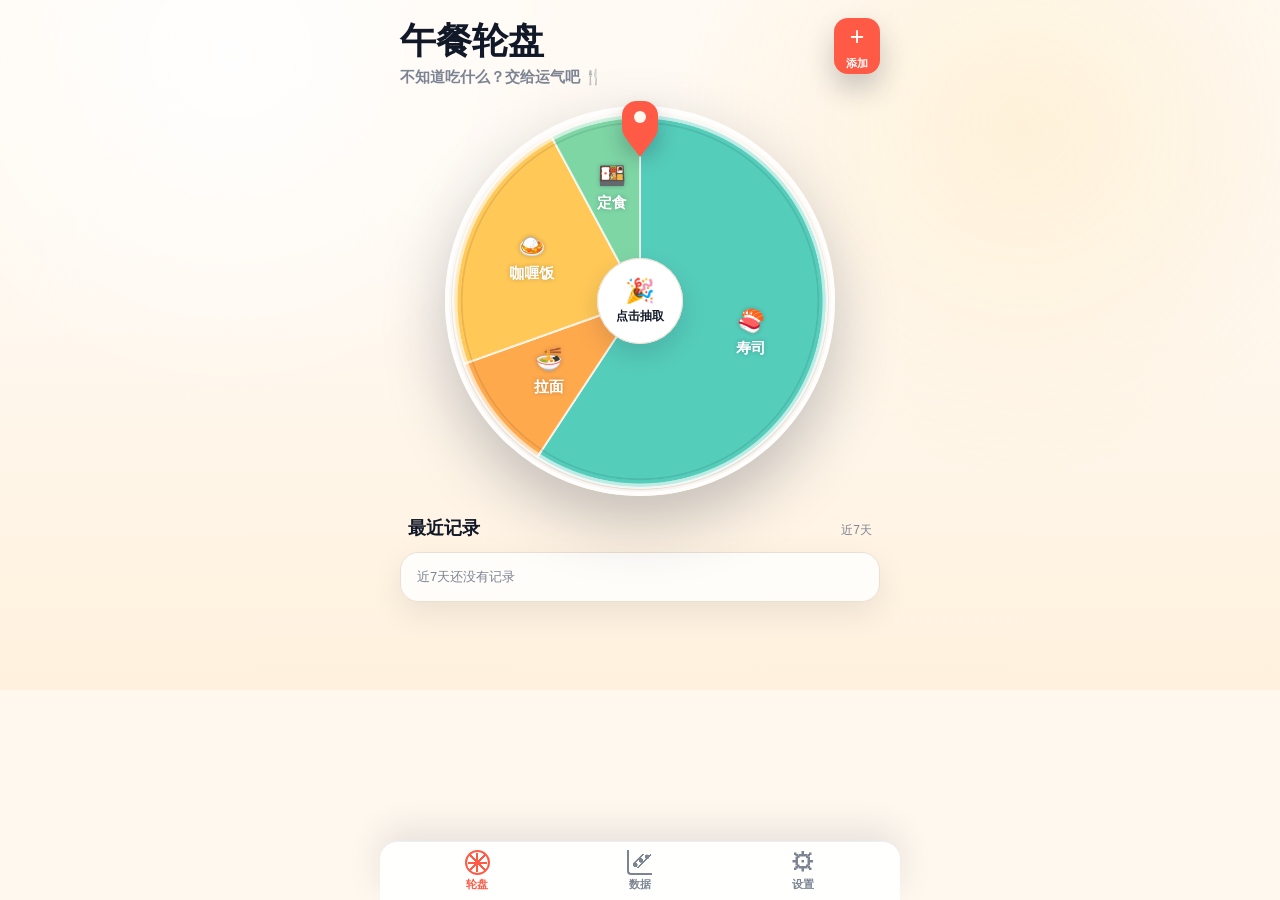
==== docs/index.html @ 5208a3b5 "Add files via upload" ====
<!doctype html>
<html lang="zh-CN">
  <head>
    <meta charset="utf-8" />
    <meta name="viewport" content="width=device-width, initial-scale=1, maximum-scale=1, viewport-fit=cover" />
    <meta http-equiv="Content-Security-Policy" content="default-src 'self'; script-src 'self'; style-src 'self' 'unsafe-inline'; img-src 'self'; connect-src 'self'; object-src 'none'; base-uri 'none'; form-action 'none'" />
    <meta name="theme-color" content="#FF5A45" />
    <meta name="apple-mobile-web-app-capable" content="yes" />
    <meta name="apple-mobile-web-app-title" content="午餐轮盘" />
    <title>午餐轮盘</title>
    <link rel="manifest" href="./manifest.webmanifest" />
    <link rel="stylesheet" href="./styles.css?v=14" />
  </head>
  <body>
    <main class="app-shell">
      <section id="roulettePage" class="app-page active">
      <header class="topbar">
        <div class="title-block">
          <h1>午餐轮盘</h1>
          <p class="subtitle">不知道吃什么？交给运气吧 🍴</p>
        </div>
        <div class="top-actions">
          <button id="addBtn" class="icon-btn" type="button" aria-label="添加店铺"><span>+</span><small>添加</small></button>
        </div>
      </header>
      <input id="backupInput" type="file" accept="application/json,.json" hidden />

      <section class="wheel-area" aria-label="午餐轮盘">
        <div class="pointer"></div>
        <canvas id="wheel" width="720" height="720"></canvas>
        <button id="centerPickBtn" class="wheel-center" type="button" aria-label="点击抽取">
          <span>🎉</span>
          <strong>点击抽取</strong>
        </button>
      </section>

      <section class="section-head history-head">
        <h2>最近记录</h2>
        <span>近7天</span>
      </section>
      <div id="historyList" class="history-list"></div>
      </section>

      <section id="dataPage" class="app-page">
        <header class="page-head compact-page-head">
          <h1>数据</h1>
        </header>
        <section class="data-card">
          <div class="data-card-head">
            <h3 id="axisTitle">本周坐标轴</h3>
            <span id="historyStats">0条记录</span>
          </div>
          <div class="segmented-control" aria-label="选择数据范围">
            <button id="weekRangeBtn" class="active" type="button">周</button>
            <button id="monthRangeBtn" type="button">月</button>
          </div>
          <div id="weekAxis" class="week-axis"></div>
          <div id="axisDetail" class="axis-detail"></div>
        </section>
        <section class="data-card history-cache-card">
          <div class="data-card-head">
            <h3>历史缓存</h3>
            <div class="history-select-tools">
              <span id="selectedHistoryCount" hidden></span>
              <button id="openCleanupBtn" class="text-btn compact-mini" type="button">清理</button>
              <button id="deleteSelectedHistoryBtn" class="danger-btn compact" type="button" hidden>删除选中</button>
            </div>
          </div>
          <div id="timelineList" class="timeline-list"></div>
        </section>
      </section>

      <section id="settingsPage" class="app-page">
        <header class="page-head settings-head">
          <div>
            <h1>设置</h1>
          </div>
          <div class="settings-actions">
            <button id="exportBtn" class="tool-btn inline-tool" type="button"><span>♙</span>备份</button>
            <button id="importBtn" class="tool-btn inline-tool" type="button"><span>▤</span>导入</button>
            <button id="openTagManagerBtn" class="tool-btn inline-tool" type="button"><span>⌗</span>标签</button>
            <button id="settingsAddBtn" class="primary-btn compact" type="button">添加店铺</button>
          </div>
        </header>
        <div class="settings-filters">
          <label>
            <span>搜索</span>
            <input id="restaurantSearchInput" type="search" maxlength="40" placeholder="店名、标签或备注" />
          </label>
          <label>
            <span>标签</span>
            <select id="categoryFilterSelect"></select>
          </label>
        </div>
        <div id="restaurantList" class="restaurant-list settings-list"></div>
      </section>
    </main>

    <nav class="bottom-nav" aria-label="主导航">
      <button id="rouletteNavBtn" class="active" type="button"><span class="nav-wheel-icon" aria-hidden="true"></span>轮盘</button>
      <button id="dataNavBtn" type="button"><span class="nav-data-icon" aria-hidden="true"></span>数据</button>
      <button id="settingsNavBtn" type="button"><span>⚙</span>设置</button>
    </nav>

    <dialog id="resultDialog">
      <section class="result-modal">
        <header class="dialog-head">
          <div class="result-icon">🎉</div>
          <button id="closeResultBtn" class="text-btn" type="button">关闭</button>
        </header>
        <div class="result-copy">
          <p id="resultLabel" class="result-label">今天吃什么？</p>
          <p id="resultNote" class="result-note">让轮盘帮你做决定！</p>
          <div id="resultLinks" class="result-links"></div>
        </div>
      </section>
    </dialog>

    <dialog id="restaurantDetailDialog">
      <section class="detail-modal">
        <header class="dialog-head">
          <div>
            <div id="detailIcon" class="result-icon">🍽</div>
          </div>
          <button id="closeDetailBtn" class="text-btn" type="button">关闭</button>
        </header>
        <div class="detail-copy">
          <p id="detailName" class="result-label">店铺</p>
          <p id="detailMeta" class="detail-meta"></p>
          <p id="detailNote" class="result-note"></p>
          <div id="detailLinks" class="result-links"></div>
        </div>
        <footer class="dialog-actions">
          <button id="editDetailBtn" class="primary-btn compact" type="button">编辑</button>
        </footer>
      </section>
    </dialog>

    <dialog id="wheelCandidateDialog">
      <section class="detail-modal">
        <header class="dialog-head">
          <div>
            <h2>选择店铺</h2>
            <p class="dialog-note">这里有几个较小的轮盘区域</p>
          </div>
          <button id="closeWheelCandidateBtn" class="text-btn" type="button">关闭</button>
        </header>
        <div id="wheelCandidateList" class="candidate-list"></div>
      </section>
    </dialog>

    <dialog id="tagManagerDialog">
      <section class="detail-modal">
        <header class="dialog-head">
          <div>
            <h2>标签管理</h2>
            <p class="dialog-note">标签会按店铺内容自动生成</p>
          </div>
          <button id="closeTagManagerBtn" class="text-btn" type="button">关闭</button>
        </header>
        <div id="tagList" class="tag-list"></div>
      </section>
    </dialog>

    <dialog id="cleanupDialog">
      <section class="detail-modal cleanup-modal">
        <header class="dialog-head">
          <h2>清理历史</h2>
          <button id="closeCleanupBtn" class="text-btn" type="button">关闭</button>
        </header>
        <label class="cache-cleaner">
          <span>将此日期以前的记录清除</span>
          <input id="purgeBeforeInput" type="date" />
        </label>
        <div class="data-actions">
          <button id="purgeHistoryBtn" class="danger-btn compact" type="button">删除</button>
        </div>
      </section>
    </dialog>

    <dialog id="editorDialog">
      <form id="editorForm" method="dialog" class="editor">
        <header class="dialog-head">
          <h2 id="dialogTitle">添加店铺</h2>
          <button id="closeDialogBtn" class="text-btn" type="button">取消</button>
        </header>

        <label>
          <span>店名</span>
          <input id="nameInput" required maxlength="40" autocomplete="off" />
        </label>

        <label>
          <span>备注或链接</span>
          <textarea id="noteInput" rows="4" maxlength="500" placeholder="粘贴 Google Maps 链接，可自动填入部分店名"></textarea>
        </label>

        <label>
          <span>标签（料理类型）</span>
          <div class="category-entry">
            <input id="categoryInput" maxlength="24" autocomplete="off" placeholder="例如：咖喱、汉堡、拉面" />
            <select id="categoryPresetSelect" aria-label="选择已有标签"></select>
          </div>
        </label>

        <label>
          <span>上次吃过 <strong id="daysValue">7天以上</strong></span>
          <input id="daysInput" type="range" min="0" max="7" step="1" value="7" />
        </label>

        <label class="switch-row">
          <span>参与抽取</span>
          <input id="enabledInput" type="checkbox" checked />
        </label>

        <div>
          <span class="field-title">食物图标</span>
          <div id="iconGrid" class="icon-grid"></div>
        </div>

        <div>
          <span class="field-title">颜色</span>
          <div id="colorGrid" class="color-grid"></div>
        </div>

        <footer class="dialog-actions">
          <button id="deleteBtn" class="danger-btn" type="button">删除</button>
          <button class="primary-btn compact" type="submit">保存</button>
        </footer>
      </form>
    </dialog>

    <script src="./app.js?v=14"></script>
  </body>
</html>
---- docs/styles.css ----
:root {
  color-scheme: light;
  --bg: #fff8ef;
  --panel: #ffffff;
  --text: #111827;
  --muted: #7c8493;
  --line: #eadfd2;
  --primary: #ff5a45;
  --primary-strong: #f04438;
  --accent: #ffc857;
  --success: #42c8a2;
  --danger: #f04438;
  --soft-shadow: 0 12px 32px rgb(17 24 39 / 8%);
}

* {
  box-sizing: border-box;
}

html {
  min-height: 100%;
  background: var(--bg);
}

body {
  min-height: 100%;
  margin: 0;
  font-family: -apple-system, BlinkMacSystemFont, "Segoe UI", sans-serif;
  color: var(--text);
  background:
    radial-gradient(circle at 18% 8%, rgb(255 255 255 / 92%), transparent 28%),
    radial-gradient(circle at 80% 18%, rgb(255 200 87 / 16%), transparent 30%),
    linear-gradient(180deg, #fffaf4 0%, var(--bg) 46%, #fff1dd 100%);
}

button,
input,
textarea {
  font: inherit;
}

.app-shell {
  width: min(100%, 520px);
  margin: 0 auto;
  padding: max(14px, env(safe-area-inset-top)) 20px calc(88px + env(safe-area-inset-bottom));
}

.app-page {
  display: none;
}

.app-page.active {
  display: block;
}

.page-head {
  padding-top: 4px;
  margin-bottom: 16px;
}

.compact-page-head {
  margin-bottom: 10px;
}

.topbar {
  display: flex;
  flex-wrap: wrap;
  align-items: flex-start;
  justify-content: space-between;
  gap: 12px;
  padding-top: 4px;
}

.top-actions {
  display: flex;
  align-items: stretch;
  gap: 10px;
  margin-left: auto;
}

.title-block {
  flex: 1 1 132px;
  min-width: 0;
  padding-top: 4px;
}

.subtitle {
  margin-top: 6px;
  color: var(--muted);
  font-size: 15px;
  font-weight: 600;
  line-height: 1.3;
}

h1,
h2,
p {
  margin: 0;
}

h1 {
  font-size: 32px;
  line-height: 1.08;
  letter-spacing: 0;
  white-space: nowrap;
}

h2 {
  font-size: 18px;
}

.icon-btn {
  display: grid;
  place-items: center;
  width: 46px;
  min-height: 56px;
  border: 0;
  border-radius: 14px;
  color: #fff;
  background: var(--primary);
  box-shadow: 0 14px 28px rgb(23 32 51 / 24%);
  font-size: 25px;
  line-height: 1;
}

.tool-btn {
  display: grid;
  place-items: center;
  gap: 5px;
  min-width: 54px;
  min-height: 68px;
  border: 1px solid rgb(255 255 255 / 72%);
  border-radius: 16px;
  padding: 8px 10px;
  color: var(--text);
  background: rgb(255 255 255 / 78%);
  box-shadow: 0 12px 26px rgb(23 32 51 / 10%);
  font-size: 13px;
  font-weight: 800;
  backdrop-filter: blur(18px);
}

.tool-btn span {
  color: var(--success);
  font-size: 24px;
  line-height: 1;
}

.icon-btn small {
  display: block;
  font-size: 11px;
  font-weight: 800;
}

@media (max-width: 380px) {
  h1 {
    font-size: 30px;
  }

  .topbar {
    gap: 10px;
  }

  .top-actions {
    gap: 6px;
  }

  .icon-btn,
  .tool-btn {
    min-width: 44px;
    min-height: 54px;
    padding: 0 8px;
    font-size: 12px;
  }

  .icon-btn {
    width: 44px;
  }
}

@media (min-width: 460px) {
  h1 {
    font-size: 36px;
  }
}

.wheel-area {
  position: relative;
  display: grid;
  place-items: center;
  margin: 20px auto 16px;
  width: min(88vw, 390px);
  aspect-ratio: 1;
}

#wheel {
  width: 100%;
  height: 100%;
  border-radius: 50%;
  border: 4px solid rgb(255 255 255 / 88%);
  box-shadow: 0 26px 62px rgb(23 32 51 / 26%), inset 0 0 0 2px rgb(255 255 255 / 70%), inset 0 -18px 32px rgb(17 24 39 / 12%);
  cursor: pointer;
  transform: rotate(var(--rotation, 0deg));
  transition: transform 1100ms cubic-bezier(.12, .84, .24, 1);
}

.wheel-center {
  position: absolute;
  display: grid;
  place-items: center;
  align-content: center;
  gap: 10px;
  width: 86px;
  height: 86px;
  border: 0;
  border-radius: 50%;
  background: var(--panel);
  color: var(--text);
  box-shadow: 0 10px 24px rgb(23 32 51 / 15%), inset 0 0 0 1px var(--line);
  font-size: 24px;
  text-align: center;
}

.wheel-center span {
  display: block;
  line-height: .92;
  transform: translateY(0);
}

.wheel-center strong {
  display: block;
  color: var(--text);
  font-size: 12px;
  line-height: .95;
  transform: translateY(-1px);
}

.pointer {
  position: absolute;
  top: -5px;
  z-index: 2;
  width: 36px;
  height: 44px;
  border-radius: 18px 18px 22px 22px;
  background: var(--primary);
  box-shadow: 0 12px 20px rgb(23 32 51 / 26%);
}

.pointer::after {
  content: "";
  position: absolute;
  left: 50%;
  top: 10px;
  width: 12px;
  height: 12px;
  border-radius: 50%;
  background: #fff8ef;
  transform: translateX(-50%);
}

.pointer::before {
  content: "";
  position: absolute;
  left: 50%;
  bottom: -12px;
  border-left: 13px solid transparent;
  border-right: 13px solid transparent;
  border-top: 17px solid var(--primary);
  transform: translateX(-50%);
}

.result-modal,
.detail-modal,
.restaurant-card {
  border: 1px solid var(--line);
  border-radius: 8px;
  background: var(--panel);
  box-shadow: var(--soft-shadow);
}

.result-modal {
  display: grid;
  gap: 16px;
  padding: 18px;
  text-align: left;
}

.detail-modal {
  display: grid;
  gap: 14px;
  width: min(92vw, 420px);
  padding: 18px;
  text-align: left;
}

.result-label {
  font-size: 24px;
  font-weight: 800;
  line-height: 1.1;
  overflow-wrap: anywhere;
}

.result-note {
  color: var(--muted);
  font-size: 14px;
  white-space: pre-wrap;
  overflow-wrap: anywhere;
}

.result-icon {
  display: grid;
  place-items: center;
  width: 44px;
  height: 44px;
  border-radius: 50%;
  color: var(--primary);
  background: #fff1dd;
  font-size: 26px;
  font-weight: 900;
}

.detail-copy {
  display: grid;
  gap: 8px;
}

.detail-meta,
.dialog-note {
  margin: 0;
  color: var(--muted);
  font-size: 13px;
  font-weight: 800;
  line-height: 1.35;
}

.candidate-list {
  display: grid;
  gap: 8px;
}

.candidate-row {
  display: grid;
  grid-template-columns: 42px minmax(0, 1fr);
  align-items: center;
  gap: 10px;
  width: 100%;
  min-height: 58px;
  border: 1px solid var(--line);
  border-radius: 8px;
  padding: 8px 10px;
  color: inherit;
  background: rgb(248 250 252 / 72%);
  text-align: left;
}

.candidate-icon {
  display: grid;
  place-items: center;
  width: 42px;
  height: 42px;
  border-radius: 50%;
  color: #fff;
  font-size: 22px;
}

.candidate-main {
  display: grid;
  gap: 3px;
  min-width: 0;
}

.candidate-main strong {
  overflow: hidden;
  color: var(--text);
  font-size: 15px;
  text-overflow: ellipsis;
  white-space: nowrap;
}

.candidate-main span {
  color: var(--muted);
  font-size: 12px;
  font-weight: 800;
}

.cleanup-modal .cache-cleaner,
.cleanup-modal .data-actions {
  width: min(100%, 218px);
  justify-self: center;
}

.cleanup-modal .cache-cleaner {
  text-align: center;
}

.result-copy {
  min-width: 0;
}

.result-links {
  display: grid;
  gap: 8px;
}

.result-links {
  justify-items: center;
}

.link-pill {
  display: inline-flex;
  align-items: center;
  justify-content: center;
  min-height: 34px;
  border: 1px solid #b8eee2;
  border-radius: 999px;
  padding: 0 12px;
  color: #188a72;
  background: #eefcf8;
  font-size: 14px;
  font-weight: 700;
  text-decoration: none;
  overflow-wrap: anywhere;
}

.primary-btn,
.danger-btn,
.text-btn {
  border: 0;
  border-radius: 8px;
  min-height: 46px;
  padding: 0 16px;
  font-weight: 800;
}

.primary-btn {
  color: #fff;
  background: var(--primary);
  box-shadow: 0 12px 24px rgb(23 32 51 / 18%);
}

.primary-btn:disabled {
  opacity: .45;
}

.compact {
  min-height: 42px;
}

.compact-mini {
  min-height: 32px;
  padding: 0 10px;
  font-size: 12px;
  font-weight: 900;
}

.danger-btn {
  color: var(--danger);
  background: #ffe5e0;
}

.text-btn {
  color: var(--muted);
  background: transparent;
}

.section-head {
  display: flex;
  align-items: baseline;
  justify-content: space-between;
  gap: 12px;
  margin: 30px 8px 12px;
}

.section-head span {
  color: var(--muted);
  font-size: 12px;
}

.restaurant-list,
.history-list {
  display: grid;
  gap: 0;
  border: 1px solid var(--line);
  border-radius: 18px;
  background: rgb(255 255 255 / 82%);
  box-shadow: var(--soft-shadow);
  overflow: hidden;
}

.history-list {
  display: block;
  max-height: 144px;
}

.restaurant-row {
  border-bottom: 1px solid var(--line);
}

.restaurant-row:last-child {
  border-bottom: 0;
}

.restaurant-card {
  display: flex;
  align-items: center;
  gap: 12px;
  width: 100%;
  padding: 16px;
  border: 0;
  border-radius: 0;
  box-shadow: none;
  text-align: left;
  transition: transform 150ms ease, border-color 150ms ease;
  touch-action: manipulation;
  user-select: none;
}

.restaurant-card:active {
  transform: scale(.99);
}

.restaurant-card[aria-disabled="true"] {
  opacity: .55;
}

.restaurant-avatar {
  display: grid;
  place-items: center;
  flex: 0 0 auto;
  width: 54px;
  height: 54px;
  border-radius: 50%;
  color: #fff;
  font-size: 26px;
  font-weight: 900;
  box-shadow: inset 0 0 0 1px rgb(255 255 255 / 42%);
}

.restaurant-main {
  min-width: 0;
  flex: 1;
}

.restaurant-name {
  display: block;
  font-size: 18px;
  font-weight: 850;
  overflow-wrap: anywhere;
}

.restaurant-meta,
.history-item {
  color: var(--muted);
  font-size: 13px;
}

.probability-bar {
  display: block;
  width: 100%;
  height: 6px;
  margin-top: 8px;
  border-radius: 999px;
  background: color-mix(in srgb, var(--line), transparent 35%);
  overflow: hidden;
}

.probability-bar span {
  display: block;
  height: 100%;
  min-width: 0;
  border-radius: inherit;
}

.row-arrow {
  color: var(--muted);
  font-size: 26px;
  line-height: 1;
}

.settings-actions {
  display: flex;
  flex-wrap: wrap;
  align-items: center;
  justify-content: flex-end;
  gap: 10px;
}

.settings-head {
  display: flex;
  align-items: flex-start;
  justify-content: space-between;
  gap: 12px;
}

.settings-head > div:first-child {
  min-width: 0;
}

.settings-head .settings-actions {
  flex: 0 0 auto;
  flex-wrap: nowrap;
  gap: 6px;
  margin-left: auto;
}

.settings-head .inline-tool {
  min-width: 48px;
  min-height: 46px;
  padding: 6px;
  font-size: 12px;
}

.settings-head .primary-btn {
  min-height: 46px;
  padding: 0 10px;
}

.inline-tool {
  min-width: 76px;
  min-height: 44px;
  grid-auto-flow: column;
  grid-template-columns: auto auto;
  padding: 8px 12px;
}

.inline-tool span {
  font-size: 20px;
}

.settings-filters {
  display: grid;
  grid-template-columns: minmax(0, 1fr) 138px;
  gap: 10px;
}

.tag-list {
  display: grid;
  gap: 8px;
  max-height: min(58vh, 460px);
  overflow-y: auto;
  overscroll-behavior: contain;
  scrollbar-width: thin;
}

.tag-empty {
  color: var(--muted);
  font-size: 13px;
  font-weight: 700;
}

.tag-row {
  display: grid;
  grid-template-columns: minmax(0, 1fr) auto auto;
  align-items: center;
  gap: 8px;
  padding: 10px;
  border: 1px solid var(--line);
  border-radius: 8px;
  background: rgb(248 250 252 / 72%);
}

.tag-row-main {
  min-width: 0;
}

.tag-row-main strong {
  display: block;
  overflow: hidden;
  color: var(--text);
  font-size: 14px;
  text-overflow: ellipsis;
  white-space: nowrap;
}

.tag-row-main span {
  color: var(--muted);
  font-size: 12px;
  font-weight: 800;
}

.tag-row button {
  min-height: 32px;
  padding: 0 10px;
  border: 0;
  border-radius: 8px;
  font-size: 12px;
  font-weight: 900;
}

.tag-rename-btn {
  color: var(--text);
  background: #fff;
}

.tag-delete-btn {
  color: var(--danger);
  background: #ffe5e0;
}

.settings-list {
  gap: 0;
  max-height: min(62vh, 760px);
  border: 1px solid var(--line);
  border-radius: 12px;
  background: rgb(255 255 255 / 82%);
  box-shadow: var(--soft-shadow);
  overflow-y: auto;
  overscroll-behavior: contain;
  scrollbar-width: thin;
}

.settings-list .restaurant-meta {
  padding: 18px;
}

.settings-list .restaurant-group + .restaurant-group {
  border-top: 1px solid var(--line);
}

.settings-list .restaurant-card {
  background: transparent;
}

.restaurant-group {
  display: grid;
  overflow: hidden;
  border: 0;
  border-radius: 0;
  background: transparent;
}

.restaurant-group-head {
  display: flex;
  align-items: center;
  justify-content: space-between;
  gap: 12px;
  padding: 12px 16px;
  border-bottom: 1px solid var(--line);
  color: var(--text);
  background: rgb(248 250 252 / 72%);
}

.restaurant-group-head span {
  color: var(--muted);
  font-size: 12px;
  font-weight: 800;
}

.data-card {
  display: grid;
  gap: 10px;
  padding: 12px;
  border: 1px solid var(--line);
  border-radius: 12px;
  background: rgb(255 255 255 / 82%);
}

.data-card-head {
  display: flex;
  align-items: baseline;
  justify-content: space-between;
  gap: 12px;
}

.data-card h3 {
  margin: 0;
  color: var(--text);
  font-size: 15px;
}

.data-card-head span {
  color: var(--muted);
  font-size: 12px;
  font-weight: 800;
}

.history-select-tools {
  display: flex;
  align-items: center;
  justify-content: flex-end;
  gap: 8px;
  min-height: 32px;
}

.history-select-tools .danger-btn {
  min-height: 32px;
  padding: 0 10px;
  font-size: 12px;
}

.segmented-control {
  display: grid;
  grid-template-columns: repeat(2, 1fr);
  padding: 3px;
  border: 1px solid var(--line);
  border-radius: 10px;
  background: color-mix(in srgb, var(--line), transparent 70%);
}

.segmented-control button {
  min-height: 30px;
  border: 0;
  border-radius: 8px;
  color: var(--muted);
  background: transparent;
  font-weight: 900;
}

.segmented-control .active {
  color: var(--text);
  background: var(--panel);
  box-shadow: 0 6px 16px rgb(23 32 51 / 10%);
}

.week-axis {
  position: relative;
  display: grid;
  grid-template-columns: repeat(7, minmax(0, 1fr));
  gap: 0;
  min-height: 112px;
  padding: 2px 0 0;
}

.week-axis.month-axis {
  grid-template-columns: repeat(var(--axis-days, 31), 44px);
  margin: 0 -4px;
  padding: 4px 4px 8px;
  overflow-x: auto;
  overscroll-behavior-x: contain;
  scrollbar-width: thin;
}

.month-summary {
  display: grid;
  grid-auto-flow: column;
  grid-auto-columns: 48px;
  align-items: end;
  gap: 10px;
  min-height: 112px;
  padding: 4px 2px 2px;
  overflow-x: auto;
  overscroll-behavior-x: contain;
  scrollbar-width: thin;
}

.month-bar-item {
  display: grid;
  grid-template-rows: 16px 62px 26px 16px;
  justify-items: center;
  align-items: end;
  gap: 2px;
  min-width: 0;
  border: 0;
  color: inherit;
  background: transparent;
}

.month-bar-item strong {
  color: var(--text);
  font-size: 12px;
  font-weight: 900;
}

.month-bar {
  width: 24px;
  min-height: 18px;
  border-radius: 999px 999px 6px 6px;
  box-shadow: inset 0 0 0 1px rgb(255 255 255 / 46%), 0 7px 14px rgb(23 32 51 / 16%);
}

.month-bar-icon {
  display: grid;
  place-items: center;
  width: 28px;
  height: 28px;
  border-radius: 50%;
  background: #fff;
  box-shadow: 0 5px 12px rgb(23 32 51 / 12%);
  font-size: 16px;
}

.month-bar-name {
  max-width: 44px;
  overflow: hidden;
  color: var(--muted);
  font-size: 10px;
  font-weight: 900;
  text-overflow: ellipsis;
  white-space: nowrap;
}

.week-axis.month-axis::before {
  display: none;
}

.week-axis::before {
  content: "";
  position: absolute;
  left: calc(100% / 14);
  right: calc(100% / 14);
  top: 58px;
  height: 3px;
  border-radius: 999px;
  background: color-mix(in srgb, var(--line), var(--muted) 18%);
}

.axis-day {
  position: relative;
  display: grid;
  grid-template-rows: 18px 58px 18px;
  justify-items: center;
  min-width: 0;
  border: 0;
  color: inherit;
  background: transparent;
}

.axis-day:disabled {
  opacity: .62;
}

.axis-label,
.axis-date {
  color: var(--muted);
  font-size: 11px;
  font-weight: 800;
  line-height: 1.1;
}

.axis-rail {
  position: relative;
  display: grid;
  place-items: center;
  width: 100%;
}

.axis-rail::before {
  content: "";
  width: 9px;
  height: 9px;
  border: 2px solid var(--panel);
  border-radius: 50%;
  background: var(--line);
  box-shadow: 0 0 0 1px color-mix(in srgb, var(--line), var(--muted) 24%);
}

.axis-dots {
  position: absolute;
  left: 50%;
  bottom: 24px;
  display: grid;
  place-items: center;
  width: 40px;
  height: 36px;
  gap: 3px;
  pointer-events: none;
  transform: translateX(-50%);
}

.axis-dots.stacked .axis-dot {
  grid-area: 1 / 1;
}

.axis-dots.stacked .axis-dot:nth-child(1) {
  transform: translate(-8px, 6px);
}

.axis-dots.stacked .axis-dot:nth-child(2) {
  transform: translate(4px, 0);
}

.axis-dots.stacked .axis-dot:nth-child(3) {
  transform: translate(-1px, -10px);
}

.axis-dots.stacked .axis-dot:nth-child(4) {
  transform: translate(10px, -12px);
}

.axis-dots.stacked .axis-dot:nth-child(5) {
  transform: translate(-12px, -14px);
}

.axis-dot {
  display: grid;
  place-items: center;
  width: 24px;
  height: 24px;
  border: 2px solid var(--panel);
  border-radius: 50%;
  color: #fff;
  font-size: 13px;
  line-height: 1;
  box-shadow: 0 5px 12px rgb(23 32 51 / 18%);
}

.axis-more {
  display: grid;
  place-items: center;
  grid-area: 1 / 1;
  min-width: 22px;
  height: 18px;
  border-radius: 999px;
  color: var(--text);
  background: color-mix(in srgb, var(--line), transparent 18%);
  font-size: 10px;
  font-weight: 900;
  z-index: 2;
  transform: translate(13px, 12px);
}

.axis-detail {
  min-height: 0;
}

.axis-hint {
  color: var(--muted);
  font-size: 12px;
  font-weight: 700;
}

.axis-detail-card {
  display: grid;
  gap: 10px;
  padding: 12px;
  border: 1px solid var(--line);
  border-radius: 10px;
  background: rgb(248 250 252 / 72%);
}

.axis-detail-card > strong {
  font-size: 14px;
}

.axis-detail-list {
  display: grid;
  gap: 8px;
}

.axis-detail-item {
  display: grid;
  grid-template-columns: 30px minmax(0, 1fr) auto;
  align-items: center;
  gap: 8px;
}

.axis-detail-dot {
  display: grid;
  place-items: center;
  width: 30px;
  height: 30px;
  border-radius: 50%;
  color: #fff;
  font-size: 15px;
}

.axis-detail-item strong {
  min-width: 0;
  overflow: hidden;
  color: var(--text);
  font-size: 14px;
  text-overflow: ellipsis;
  white-space: nowrap;
}

.axis-detail-item time {
  color: var(--muted);
  font-size: 12px;
  font-weight: 800;
}

.cache-cleaner {
  display: grid;
  grid-template-columns: 1fr;
  align-items: stretch;
  gap: 8px;
  width: min(100%, 218px);
  justify-self: center;
  text-align: center;
}

.history-cleanup-card .cache-cleaner,
.history-cleanup-card .data-actions {
  width: min(100%, 218px);
  justify-self: center;
}

.history-cleanup-card h3,
.history-cleanup-card .cache-cleaner {
  text-align: center;
}

.cache-cleaner span {
  color: var(--muted);
  font-size: 13px;
  font-weight: 800;
}

.cache-cleaner input {
  width: 100%;
  max-width: 100%;
  min-width: 0;
  justify-self: start;
  border: 1px solid var(--line);
  border-radius: 8px;
  padding: 10px;
  color: var(--text);
  background: #fff;
  font-size: 16px;
}

.data-actions {
  display: grid;
  grid-template-columns: minmax(0, 1fr);
  gap: 10px;
  width: min(100%, 218px);
  justify-self: center;
}

.timeline-list {
  display: grid;
  gap: 10px;
}

.history-cache-card .timeline-list {
  max-height: 310px;
  min-height: 54px;
  overflow-y: auto;
  overscroll-behavior: contain;
  padding-right: 2px;
  scrollbar-width: thin;
}

.timeline-item {
  position: relative;
  display: grid;
  grid-template-columns: 94px 1fr;
  align-items: center;
  gap: 12px;
  min-height: 54px;
  padding: 12px 14px;
  border: 1px solid var(--line);
  border-radius: 8px;
  background: rgb(255 255 255 / 82%);
  touch-action: manipulation;
  user-select: none;
}

.timeline-item.selection-mode {
  grid-template-columns: auto 94px minmax(0, 1fr);
  cursor: pointer;
}

.timeline-item input {
  width: 18px;
  height: 18px;
}

.timeline-item::before {
  content: "";
  position: absolute;
  left: 92px;
  width: 8px;
  height: 8px;
  border-radius: 50%;
  background: var(--primary);
}

.timeline-item.selection-mode::before {
  left: 122px;
}

.timeline-item time {
  color: var(--muted);
  font-size: 13px;
  font-weight: 800;
}

.timeline-item strong {
  min-width: 0;
  padding-left: 14px;
  font-size: 17px;
  line-height: 1.2;
  overflow-wrap: anywhere;
}

.timeline-item.selection-mode strong {
  overflow: hidden;
  text-overflow: ellipsis;
  white-space: normal;
}

.timeline-empty {
  padding: 18px;
  border: 1px solid var(--line);
  border-radius: 8px;
  color: var(--muted);
  background: rgb(255 255 255 / 82%);
}

.history-head {
  margin-top: 20px;
}

.history-track {
  display: grid;
  will-change: transform;
}

.history-track.rolling {
  animation: history-roll calc(var(--ticker-count) * 2.4s) linear infinite;
}

.history-item {
  display: flex;
  align-items: center;
  justify-content: space-between;
  gap: 12px;
  min-height: 48px;
  padding: 12px 16px;
  border-bottom: 1px solid var(--line);
}

.history-item:last-child {
  border-bottom: 0;
}

.history-item strong {
  min-width: 0;
  overflow: hidden;
  color: var(--text);
  font-weight: 800;
  text-overflow: ellipsis;
  white-space: nowrap;
}

.history-item span {
  flex: 0 0 auto;
}

@keyframes history-roll {
  from {
    transform: translateY(0);
  }

  to {
    transform: translateY(calc(var(--ticker-count) * -48px));
  }
}

@media (prefers-reduced-motion: reduce) {
  .history-track.rolling {
    animation: none;
  }
}

.bottom-nav {
  position: fixed;
  left: 50%;
  bottom: 0;
  z-index: 5;
  display: grid;
  grid-template-columns: repeat(3, 1fr);
  width: min(100%, 520px);
  padding: 7px 16px calc(7px + env(safe-area-inset-bottom));
  border-top: 1px solid rgb(226 232 240 / 70%);
  border-radius: 18px 18px 0 0;
  background: rgb(255 255 255 / 88%);
  box-shadow: 0 -12px 34px rgb(23 32 51 / 10%);
  backdrop-filter: blur(20px);
  transform: translateX(-50%);
}

.bottom-nav button {
  display: grid;
  place-items: center;
  gap: 2px;
  border: 0;
  color: var(--muted);
  background: transparent;
  font-size: 11px;
  font-weight: 800;
}

.bottom-nav span {
  font-size: 24px;
  line-height: 1;
}

.nav-wheel-icon,
.nav-data-icon {
  position: relative;
  display: block;
  width: 25px;
  height: 25px;
  color: currentColor;
}

.nav-wheel-icon {
  border: 2px solid currentColor;
  border-radius: 50%;
  background:
    linear-gradient(currentColor, currentColor) 50% 50% / 2px 19px no-repeat,
    linear-gradient(90deg, currentColor, currentColor) 50% 50% / 19px 2px no-repeat,
    linear-gradient(45deg, transparent 46%, currentColor 47% 53%, transparent 54%),
    linear-gradient(-45deg, transparent 46%, currentColor 47% 53%, transparent 54%);
}

.nav-wheel-icon::after {
  content: "";
  position: absolute;
  inset: 8px;
  border-radius: 50%;
  background: currentColor;
}

.nav-data-icon {
  border-left: 2px solid currentColor;
  border-bottom: 2px solid currentColor;
  border-radius: 0 0 0 4px;
}

.nav-data-icon::before {
  content: "";
  position: absolute;
  left: 4px;
  right: 1px;
  top: 4px;
  bottom: 5px;
  background:
    linear-gradient(135deg, transparent 0 28%, currentColor 29% 35%, transparent 36% 54%, currentColor 55% 61%, transparent 62%),
    radial-gradient(circle at 13% 78%, currentColor 0 2px, transparent 2.5px),
    radial-gradient(circle at 44% 46%, currentColor 0 2px, transparent 2.5px),
    radial-gradient(circle at 78% 20%, currentColor 0 2px, transparent 2.5px);
}

.bottom-nav .active {
  color: var(--primary);
}

dialog {
  width: min(calc(100vw - 28px), 500px);
  padding: 0;
  border: 0;
  border-radius: 12px;
  background: var(--panel);
}

dialog::backdrop {
  background: rgb(17 24 39 / 44%);
}

.editor {
  display: grid;
  gap: 16px;
  padding: 18px;
}

.dialog-head,
.dialog-actions,
.switch-row {
  display: flex;
  align-items: center;
  justify-content: space-between;
  gap: 12px;
}

label {
  display: grid;
  gap: 7px;
  color: var(--muted);
  font-size: 13px;
  font-weight: 700;
}

.category-entry {
  display: grid;
  grid-template-columns: minmax(0, 1fr) 132px;
  gap: 8px;
}

input[type="text"],
input:not([type]),
input[type="search"],
input[type="date"],
select,
textarea {
  width: 100%;
  border: 1px solid var(--line);
  border-radius: 8px;
  padding: 12px;
  color: var(--text);
  background: #fff;
  font-size: 16px;
  line-height: 1.35;
}

input[type="range"],
input[type="checkbox"] {
  font-size: 16px;
}

.editor,
.editor input,
.editor textarea,
.editor button {
  -webkit-text-size-adjust: 100%;
}

.editor input,
.editor select,
.editor textarea {
  font-size: 16px !important;
}

@media (max-width: 380px) {
  .category-entry {
    grid-template-columns: 1fr;
  }

  .data-actions,
  .settings-filters {
    grid-template-columns: 1fr;
  }
}

textarea {
  resize: vertical;
}

.field-title {
  display: block;
  margin-bottom: 8px;
  color: var(--muted);
  font-size: 13px;
  font-weight: 700;
}

.color-grid {
  display: grid;
  grid-template-columns: repeat(4, 1fr);
  gap: 10px;
}

.icon-grid {
  display: grid;
  grid-template-columns: repeat(5, 1fr);
  gap: 8px;
}

.icon-choice {
  display: grid;
  place-items: center;
  min-height: 42px;
  border: 2px solid transparent;
  border-radius: 8px;
  background: #f8fafc;
  font-size: 23px;
}

.color-btn {
  height: 42px;
  border: 2px solid transparent;
  border-radius: 8px;
}

.color-btn.selected,
.icon-choice.selected {
  border-color: var(--primary);
}
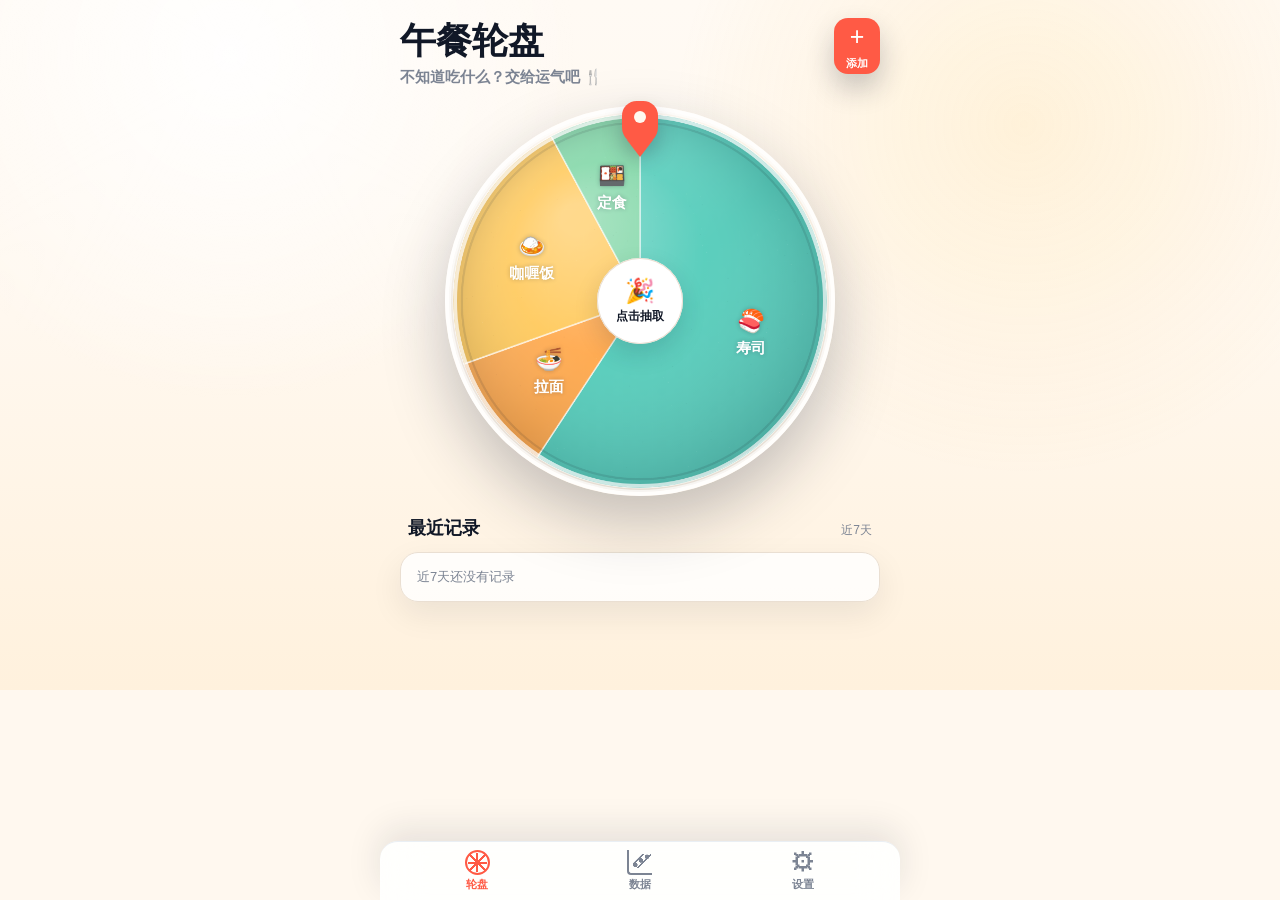
==== commit 66d4268c: "Add files via upload" ====
--- a/docs/index.html
+++ b/docs/index.html
@@ -47,7 +47,7 @@
         </header>
         <section class="data-card">
           <div class="data-card-head">
-            <h3 id="axisTitle">本周坐标轴</h3>
+            <h3 id="axisTitle">本周总结</h3>
             <span id="historyStats">0条记录</span>
           </div>
           <div class="segmented-control" aria-label="选择数据范围">
@@ -88,7 +88,7 @@
             <input id="restaurantSearchInput" type="search" maxlength="40" placeholder="店名、标签或备注" />
           </label>
           <label>
-            <span>标签</span>
+            <span>筛选</span>
             <select id="categoryFilterSelect"></select>
           </label>
         </div>
@@ -178,6 +178,16 @@
       </section>
     </dialog>
 
+    <dialog id="axisDetailDialog">
+      <section class="detail-modal">
+        <header class="dialog-head">
+          <h2 id="axisDialogTitle">当天记录</h2>
+          <button id="closeAxisDetailBtn" class="text-btn" type="button">关闭</button>
+        </header>
+        <div id="axisDialogContent" class="axis-detail-list"></div>
+      </section>
+    </dialog>
+
     <dialog id="editorDialog">
       <form id="editorForm" method="dialog" class="editor">
         <header class="dialog-head">
@@ -192,7 +202,7 @@
 
         <label>
           <span>备注或链接</span>
-          <textarea id="noteInput" rows="4" maxlength="500" placeholder="粘贴 Google Maps 链接，可自动填入部分店名"></textarea>
+          <textarea id="noteInput" rows="3" maxlength="500" placeholder="粘贴 Google Maps 链接，可自动填入部分店名"></textarea>
         </label>
 
         <label>
--- a/docs/styles.css
+++ b/docs/styles.css
@@ -833,10 +833,10 @@
 .month-summary {
   display: grid;
   grid-auto-flow: column;
-  grid-auto-columns: 48px;
+  grid-auto-columns: 32px;
   align-items: end;
-  gap: 10px;
-  min-height: 112px;
+  gap: 8px;
+  min-height: 98px;
   padding: 4px 2px 2px;
   overflow-x: auto;
   overscroll-behavior-x: contain;
@@ -845,7 +845,7 @@
 
 .month-bar-item {
   display: grid;
-  grid-template-rows: 16px 62px 26px 16px;
+  grid-template-rows: 16px 55px 24px 16px;
   justify-items: center;
   align-items: end;
   gap: 2px;
@@ -862,7 +862,7 @@
 }
 
 .month-bar {
-  width: 24px;
+  width: 12px;
   min-height: 18px;
   border-radius: 999px 999px 6px 6px;
   box-shadow: inset 0 0 0 1px rgb(255 255 255 / 46%), 0 7px 14px rgb(23 32 51 / 16%);
@@ -871,16 +871,16 @@
 .month-bar-icon {
   display: grid;
   place-items: center;
-  width: 28px;
-  height: 28px;
+  width: 24px;
+  height: 24px;
   border-radius: 50%;
   background: #fff;
   box-shadow: 0 5px 12px rgb(23 32 51 / 12%);
-  font-size: 16px;
+  font-size: 14px;
 }
 
 .month-bar-name {
-  max-width: 44px;
+  max-width: 32px;
   overflow: hidden;
   color: var(--muted);
   font-size: 10px;
@@ -891,17 +891,6 @@
 
 .week-axis.month-axis::before {
   display: none;
-}
-
-.week-axis::before {
-  content: "";
-  position: absolute;
-  left: calc(100% / 14);
-  right: calc(100% / 14);
-  top: 58px;
-  height: 3px;
-  border-radius: 999px;
-  background: color-mix(in srgb, var(--line), var(--muted) 18%);
 }
 
 .axis-day {
@@ -947,7 +936,7 @@
 .axis-dots {
   position: absolute;
   left: 50%;
-  bottom: 24px;
+  bottom: 16px;
   display: grid;
   place-items: center;
   width: 40px;
@@ -1181,13 +1170,15 @@
   padding-left: 14px;
   font-size: 17px;
   line-height: 1.2;
-  overflow-wrap: anywhere;
+  overflow: hidden;
+  text-overflow: ellipsis;
+  white-space: nowrap;
 }
 
 .timeline-item.selection-mode strong {
   overflow: hidden;
   text-overflow: ellipsis;
-  white-space: normal;
+  white-space: nowrap;
 }
 
 .timeline-empty {
@@ -1352,8 +1343,8 @@
 
 .editor {
   display: grid;
-  gap: 16px;
-  padding: 18px;
+  gap: 12px;
+  padding: 14px;
 }
 
 .dialog-head,
@@ -1367,7 +1358,7 @@
 
 label {
   display: grid;
-  gap: 7px;
+  gap: 6px;
   color: var(--muted);
   font-size: 13px;
   font-weight: 700;
@@ -1388,7 +1379,7 @@
   width: 100%;
   border: 1px solid var(--line);
   border-radius: 8px;
-  padding: 12px;
+  padding: 10px 11px;
   color: var(--text);
   background: #fff;
   font-size: 16px;
@@ -1430,7 +1421,7 @@
 
 .field-title {
   display: block;
-  margin-bottom: 8px;
+  margin-bottom: 6px;
   color: var(--muted);
   font-size: 13px;
   font-weight: 700;
@@ -1438,20 +1429,33 @@
 
 .color-grid {
   display: grid;
-  grid-template-columns: repeat(4, 1fr);
-  gap: 10px;
+  grid-auto-columns: 34px;
+  grid-auto-flow: column;
+  grid-template-rows: 34px;
+  gap: 8px;
+  overflow-x: auto;
+  overscroll-behavior-x: contain;
+  padding-bottom: 3px;
+  scrollbar-width: thin;
 }
 
 .icon-grid {
   display: grid;
-  grid-template-columns: repeat(5, 1fr);
+  grid-auto-columns: 42px;
+  grid-auto-flow: column;
+  grid-template-rows: repeat(2, 42px);
   gap: 8px;
+  overflow-x: auto;
+  overscroll-behavior-x: contain;
+  padding-bottom: 3px;
+  scrollbar-width: thin;
 }
 
 .icon-choice {
   display: grid;
   place-items: center;
-  min-height: 42px;
+  width: 42px;
+  height: 42px;
   border: 2px solid transparent;
   border-radius: 8px;
   background: #f8fafc;
@@ -1459,7 +1463,8 @@
 }
 
 .color-btn {
-  height: 42px;
+  width: 34px;
+  height: 34px;
   border: 2px solid transparent;
   border-radius: 8px;
 }
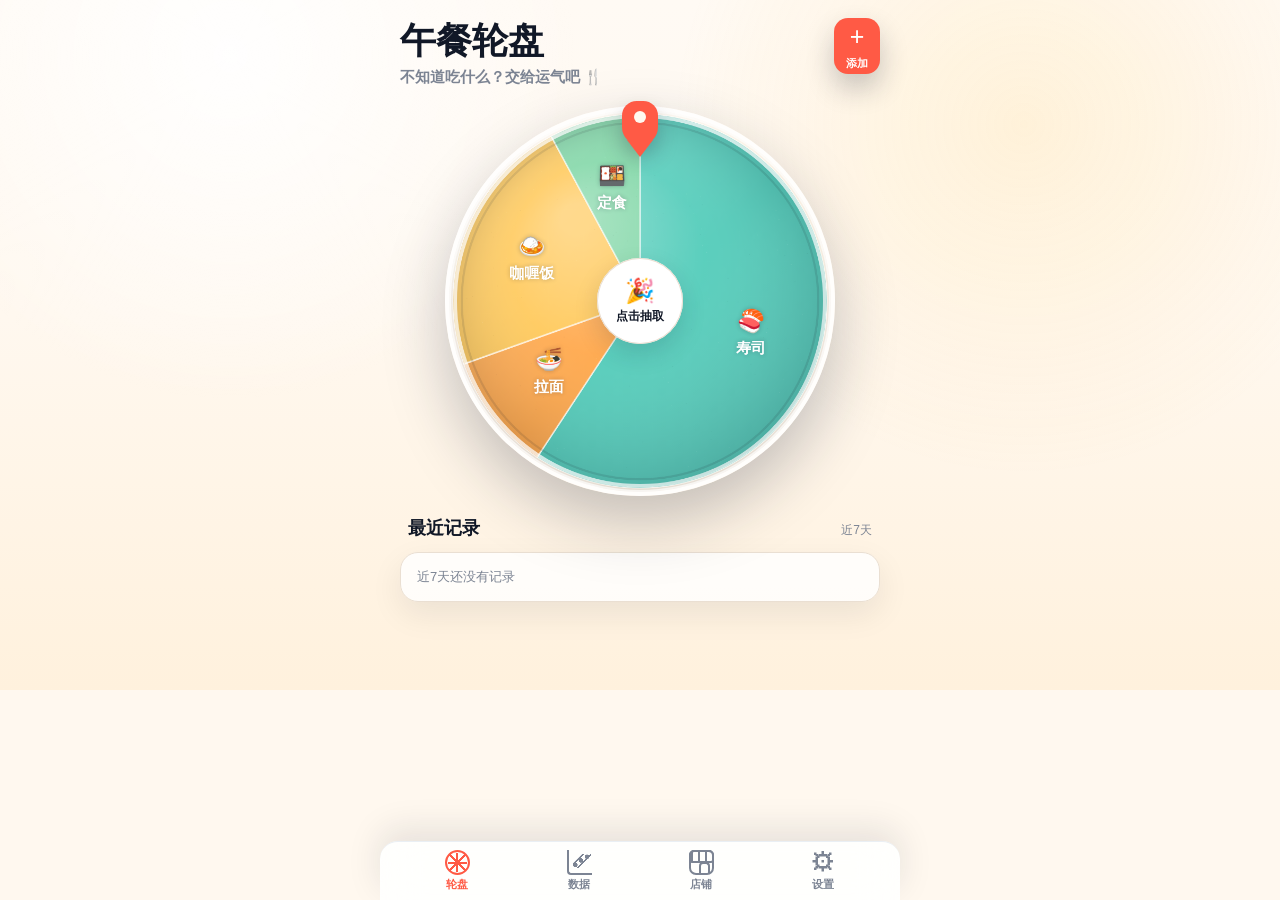
==== commit cf53df6e: "Add files via upload" ====
--- a/docs/index.html
+++ b/docs/index.html
@@ -70,10 +70,10 @@
         </section>
       </section>
 
-      <section id="settingsPage" class="app-page">
+      <section id="shopsPage" class="app-page">
         <header class="page-head settings-head">
           <div>
-            <h1>设置</h1>
+            <h1>店铺</h1>
           </div>
           <div class="settings-actions">
             <button id="exportBtn" class="tool-btn inline-tool" type="button"><span>♙</span>备份</button>
@@ -94,11 +94,22 @@
         </div>
         <div id="restaurantList" class="restaurant-list settings-list"></div>
       </section>
+
+      <section id="settingsPage" class="app-page">
+        <header class="page-head compact-page-head">
+          <h1>设置</h1>
+        </header>
+        <section class="data-card version-card">
+          <span>当前版本</span>
+          <strong>v15.0.0</strong>
+        </section>
+      </section>
     </main>
 
     <nav class="bottom-nav" aria-label="主导航">
       <button id="rouletteNavBtn" class="active" type="button"><span class="nav-wheel-icon" aria-hidden="true"></span>轮盘</button>
       <button id="dataNavBtn" type="button"><span class="nav-data-icon" aria-hidden="true"></span>数据</button>
+      <button id="shopsNavBtn" type="button"><span class="nav-shop-icon" aria-hidden="true"></span>店铺</button>
       <button id="settingsNavBtn" type="button"><span>⚙</span>设置</button>
     </nav>
 
@@ -195,10 +206,16 @@
           <button id="closeDialogBtn" class="text-btn" type="button">取消</button>
         </header>
 
-        <label>
-          <span>店名</span>
-          <input id="nameInput" required maxlength="40" autocomplete="off" />
-        </label>
+        <div class="editor-field">
+          <span class="field-label">店名</span>
+          <div class="name-entry">
+            <input id="nameInput" required maxlength="40" autocomplete="off" aria-label="店名" />
+            <label class="inline-switch">
+              <span>参与抽取</span>
+              <input id="enabledInput" type="checkbox" checked />
+            </label>
+          </div>
+        </div>
 
         <label>
           <span>备注或链接</span>
@@ -208,8 +225,8 @@
         <label>
           <span>标签（料理类型）</span>
           <div class="category-entry">
-            <input id="categoryInput" maxlength="24" autocomplete="off" placeholder="例如：咖喱、汉堡、拉面" />
-            <select id="categoryPresetSelect" aria-label="选择已有标签"></select>
+            <input id="categoryInput" maxlength="24" autocomplete="off" placeholder="直接输入以添加新标签" />
+            <select id="categoryPresetSelect" aria-label="选择标签"></select>
           </div>
         </label>
 
@@ -218,19 +235,18 @@
           <input id="daysInput" type="range" min="0" max="7" step="1" value="7" />
         </label>
 
-        <label class="switch-row">
-          <span>参与抽取</span>
-          <input id="enabledInput" type="checkbox" checked />
-        </label>
-
         <div>
           <span class="field-title">食物图标</span>
-          <div id="iconGrid" class="icon-grid"></div>
+          <div class="choice-window icon-window">
+            <div id="iconGrid" class="icon-grid"></div>
+          </div>
         </div>
 
         <div>
           <span class="field-title">颜色</span>
-          <div id="colorGrid" class="color-grid"></div>
+          <div class="choice-window color-window">
+            <div id="colorGrid" class="color-grid"></div>
+          </div>
         </div>
 
         <footer class="dialog-actions">
--- a/docs/styles.css
+++ b/docs/styles.css
@@ -1251,7 +1251,7 @@
   bottom: 0;
   z-index: 5;
   display: grid;
-  grid-template-columns: repeat(3, 1fr);
+  grid-template-columns: repeat(4, 1fr);
   width: min(100%, 520px);
   padding: 7px 16px calc(7px + env(safe-area-inset-bottom));
   border-top: 1px solid rgb(226 232 240 / 70%);
@@ -1279,7 +1279,8 @@
 }
 
 .nav-wheel-icon,
-.nav-data-icon {
+.nav-data-icon,
+.nav-shop-icon {
   position: relative;
   display: block;
   width: 25px;
@@ -1325,18 +1326,73 @@
     radial-gradient(circle at 78% 20%, currentColor 0 2px, transparent 2.5px);
 }
 
+.nav-shop-icon {
+  border: 2px solid currentColor;
+  border-radius: 5px 5px 7px 7px;
+}
+
+.nav-shop-icon::before {
+  content: "";
+  position: absolute;
+  left: -2px;
+  right: -2px;
+  top: -2px;
+  height: 9px;
+  border: 2px solid currentColor;
+  border-radius: 5px 5px 3px 3px;
+  background:
+    linear-gradient(90deg, currentColor 0 2px, transparent 2px 7px, currentColor 7px 9px, transparent 9px 14px, currentColor 14px 16px, transparent 16px);
+}
+
+.nav-shop-icon::after {
+  content: "";
+  position: absolute;
+  left: 8px;
+  bottom: 0;
+  width: 7px;
+  height: 9px;
+  border: 2px solid currentColor;
+  border-bottom: 0;
+  border-radius: 4px 4px 0 0;
+}
+
 .bottom-nav .active {
   color: var(--primary);
 }
 
+.version-card {
+  display: grid;
+  gap: 8px;
+  justify-items: start;
+}
+
+.version-card span {
+  color: var(--muted);
+  font-size: 13px;
+  font-weight: 800;
+}
+
+.version-card strong {
+  color: var(--text);
+  font-size: 26px;
+  line-height: 1;
+}
+
 dialog {
   width: min(calc(100vw - 28px), 500px);
+  max-width: calc(100vw - 28px);
+  overflow-x: hidden;
   padding: 0;
   border: 0;
   border-radius: 12px;
   background: var(--panel);
 }
 
+#editorDialog {
+  width: min(calc(100vw - 32px), 420px);
+  max-width: calc(100vw - 32px);
+}
+
 dialog::backdrop {
   background: rgb(17 24 39 / 44%);
 }
@@ -1344,7 +1400,15 @@
 .editor {
   display: grid;
   gap: 12px;
+  width: 100%;
+  max-width: 100%;
+  min-width: 0;
+  overflow-x: hidden;
   padding: 14px;
+}
+
+.editor > * {
+  min-width: 0;
 }
 
 .dialog-head,
@@ -1364,10 +1428,47 @@
   font-weight: 700;
 }
 
+.editor-field {
+  display: grid;
+  gap: 6px;
+}
+
+.field-label {
+  color: var(--muted);
+  font-size: 13px;
+  font-weight: 700;
+}
+
+.name-entry {
+  display: grid;
+  grid-template-columns: minmax(0, 1fr) 112px;
+  align-items: stretch;
+  gap: 8px;
+}
+
 .category-entry {
   display: grid;
   grid-template-columns: minmax(0, 1fr) 132px;
   gap: 8px;
+}
+
+.inline-switch {
+  display: flex;
+  align-items: center;
+  justify-content: center;
+  min-height: 43px;
+  border: 1px solid var(--line);
+  border-radius: 8px;
+  padding: 8px 10px;
+  color: var(--text);
+  background: #fff;
+  white-space: nowrap;
+}
+
+.inline-switch span {
+  color: var(--muted);
+  font-size: 12px;
+  font-weight: 900;
 }
 
 input[type="text"],
@@ -1405,8 +1506,13 @@
 }
 
 @media (max-width: 380px) {
+  .name-entry,
   .category-entry {
     grid-template-columns: 1fr;
+  }
+
+  .inline-switch {
+    justify-content: space-between;
   }
 
   .data-actions,
@@ -1427,16 +1533,43 @@
   font-weight: 700;
 }
 
+.choice-window {
+  width: 100%;
+  max-width: 100%;
+  min-width: 0;
+  border: 1px solid var(--line);
+  border-radius: 10px;
+  background: rgb(248 250 252 / 72%);
+  overflow-x: auto;
+  overflow-y: hidden;
+  overscroll-behavior-x: contain;
+  scrollbar-width: thin;
+}
+
+.choice-window > * {
+  min-width: 0;
+}
+
+.icon-window {
+  height: 112px;
+  padding: 8px;
+}
+
+.color-window {
+  height: 52px;
+  padding: 8px;
+}
+
 .color-grid {
   display: grid;
   grid-auto-columns: 34px;
   grid-auto-flow: column;
   grid-template-rows: 34px;
   gap: 8px;
-  overflow-x: auto;
-  overscroll-behavior-x: contain;
-  padding-bottom: 3px;
-  scrollbar-width: thin;
+  width: fit-content;
+  min-width: max-content;
+  height: 100%;
+  overflow: visible;
 }
 
 .icon-grid {
@@ -1445,10 +1578,10 @@
   grid-auto-flow: column;
   grid-template-rows: repeat(2, 42px);
   gap: 8px;
-  overflow-x: auto;
-  overscroll-behavior-x: contain;
-  padding-bottom: 3px;
-  scrollbar-width: thin;
+  width: fit-content;
+  min-width: max-content;
+  height: 100%;
+  overflow: visible;
 }
 
 .icon-choice {
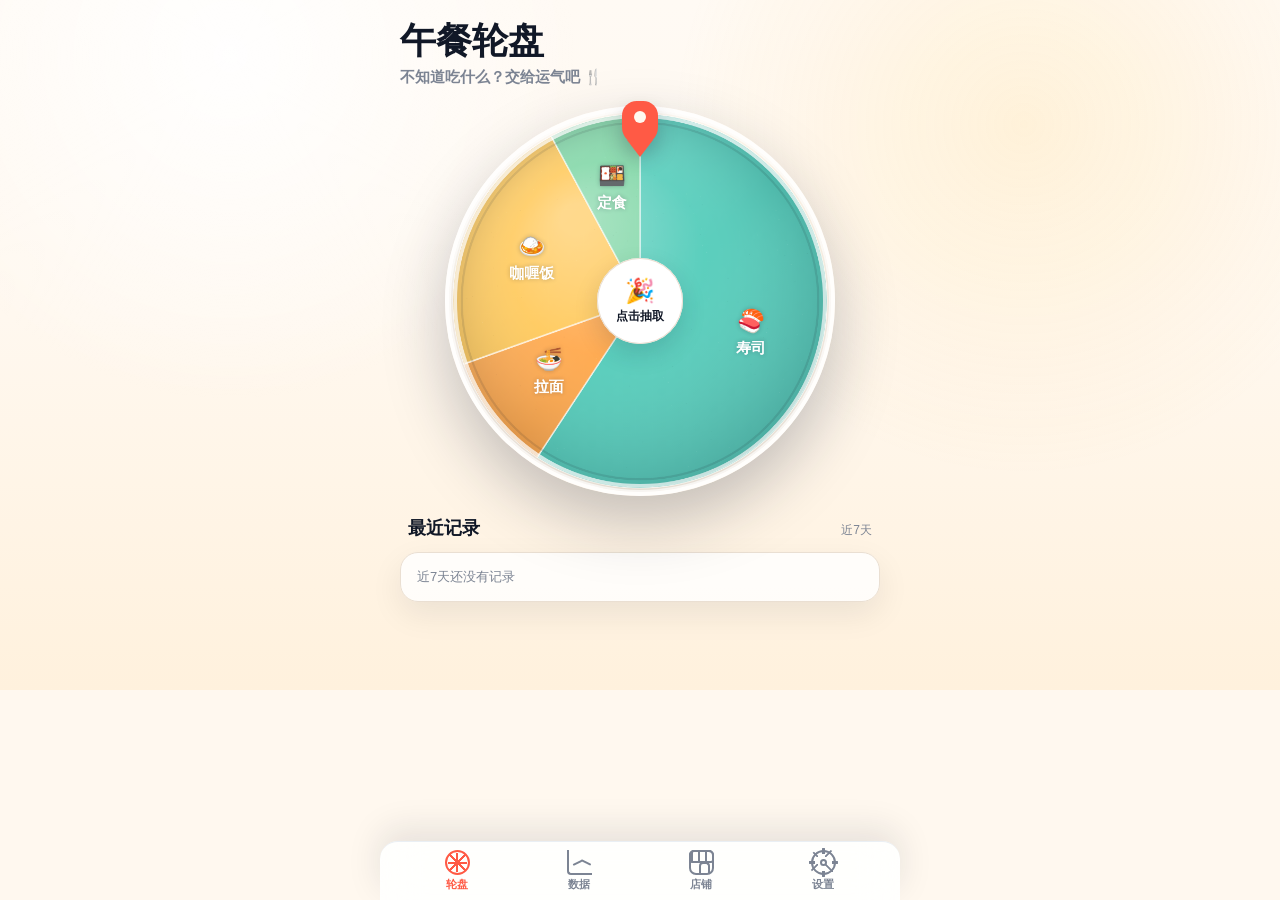
==== commit ce897961: "Add files via upload" ====
--- a/docs/index.html
+++ b/docs/index.html
@@ -9,18 +9,16 @@
     <meta name="apple-mobile-web-app-title" content="午餐轮盘" />
     <title>午餐轮盘</title>
     <link rel="manifest" href="./manifest.webmanifest" />
-    <link rel="stylesheet" href="./styles.css?v=14" />
+    <link rel="stylesheet" href="./styles.css?v=15.1.0" />
   </head>
   <body>
     <main class="app-shell">
+      <!-- Roulette page -->
       <section id="roulettePage" class="app-page active">
       <header class="topbar">
         <div class="title-block">
           <h1>午餐轮盘</h1>
           <p class="subtitle">不知道吃什么？交给运气吧 🍴</p>
-        </div>
-        <div class="top-actions">
-          <button id="addBtn" class="icon-btn" type="button" aria-label="添加店铺"><span>+</span><small>添加</small></button>
         </div>
       </header>
       <input id="backupInput" type="file" accept="application/json,.json" hidden />
@@ -41,6 +39,7 @@
       <div id="historyList" class="history-list"></div>
       </section>
 
+      <!-- Data page -->
       <section id="dataPage" class="app-page">
         <header class="page-head compact-page-head">
           <h1>数据</h1>
@@ -70,16 +69,14 @@
         </section>
       </section>
 
+      <!-- Shops page -->
       <section id="shopsPage" class="app-page">
         <header class="page-head settings-head">
           <div>
             <h1>店铺</h1>
           </div>
           <div class="settings-actions">
-            <button id="exportBtn" class="tool-btn inline-tool" type="button"><span>♙</span>备份</button>
-            <button id="importBtn" class="tool-btn inline-tool" type="button"><span>▤</span>导入</button>
-            <button id="openTagManagerBtn" class="tool-btn inline-tool" type="button"><span>⌗</span>标签</button>
-            <button id="settingsAddBtn" class="primary-btn compact" type="button">添加店铺</button>
+            <button id="settingsAddBtn" class="shop-add-btn" type="button"><span>+</span>添加店铺</button>
           </div>
         </header>
         <div class="settings-filters">
@@ -95,24 +92,32 @@
         <div id="restaurantList" class="restaurant-list settings-list"></div>
       </section>
 
+      <!-- Settings page -->
       <section id="settingsPage" class="app-page">
         <header class="page-head compact-page-head">
           <h1>设置</h1>
         </header>
         <section class="data-card version-card">
           <span>当前版本</span>
-          <strong>v15.0.0</strong>
+          <strong>v15.1.0</strong>
+        </section>
+        <section class="data-card settings-tools-card">
+          <button id="exportBtn" class="settings-tool-btn" type="button"><span class="action-file-icon action-export-icon" aria-hidden="true"></span>备份店铺数据</button>
+          <button id="importBtn" class="settings-tool-btn" type="button"><span class="action-file-icon action-import-icon" aria-hidden="true"></span>导入店铺数据</button>
+          <button id="openTagManagerBtn" class="settings-tool-btn" type="button"><span class="action-tag-icon" aria-hidden="true">#</span>编辑现有标签</button>
         </section>
       </section>
     </main>
 
+    <!-- Bottom navigation -->
     <nav class="bottom-nav" aria-label="主导航">
       <button id="rouletteNavBtn" class="active" type="button"><span class="nav-wheel-icon" aria-hidden="true"></span>轮盘</button>
       <button id="dataNavBtn" type="button"><span class="nav-data-icon" aria-hidden="true"></span>数据</button>
       <button id="shopsNavBtn" type="button"><span class="nav-shop-icon" aria-hidden="true"></span>店铺</button>
-      <button id="settingsNavBtn" type="button"><span>⚙</span>设置</button>
+      <button id="settingsNavBtn" type="button"><span class="nav-settings-icon" aria-hidden="true"></span>设置</button>
     </nav>
 
+    <!-- Dialogs -->
     <dialog id="resultDialog">
       <section class="result-modal">
         <header class="dialog-head">
@@ -256,6 +261,6 @@
       </form>
     </dialog>
 
-    <script src="./app.js?v=14"></script>
+    <script src="./app.js?v=15.1.0"></script>
   </body>
 </html>
--- a/docs/styles.css
+++ b/docs/styles.css
@@ -1,3 +1,4 @@
+/* ===== Design tokens and base reset ===== */
 :root {
   color-scheme: light;
   --bg: #fff8ef;
@@ -39,6 +40,7 @@
   font: inherit;
 }
 
+/* ===== App shell and page headers ===== */
 .app-shell {
   width: min(100%, 520px);
   margin: 0 auto;
@@ -71,13 +73,6 @@
   padding-top: 4px;
 }
 
-.top-actions {
-  display: flex;
-  align-items: stretch;
-  gap: 10px;
-  margin-left: auto;
-}
-
 .title-block {
   flex: 1 1 132px;
   min-width: 0;
@@ -109,49 +104,6 @@
   font-size: 18px;
 }
 
-.icon-btn {
-  display: grid;
-  place-items: center;
-  width: 46px;
-  min-height: 56px;
-  border: 0;
-  border-radius: 14px;
-  color: #fff;
-  background: var(--primary);
-  box-shadow: 0 14px 28px rgb(23 32 51 / 24%);
-  font-size: 25px;
-  line-height: 1;
-}
-
-.tool-btn {
-  display: grid;
-  place-items: center;
-  gap: 5px;
-  min-width: 54px;
-  min-height: 68px;
-  border: 1px solid rgb(255 255 255 / 72%);
-  border-radius: 16px;
-  padding: 8px 10px;
-  color: var(--text);
-  background: rgb(255 255 255 / 78%);
-  box-shadow: 0 12px 26px rgb(23 32 51 / 10%);
-  font-size: 13px;
-  font-weight: 800;
-  backdrop-filter: blur(18px);
-}
-
-.tool-btn span {
-  color: var(--success);
-  font-size: 24px;
-  line-height: 1;
-}
-
-.icon-btn small {
-  display: block;
-  font-size: 11px;
-  font-weight: 800;
-}
-
 @media (max-width: 380px) {
   h1 {
     font-size: 30px;
@@ -161,21 +113,6 @@
     gap: 10px;
   }
 
-  .top-actions {
-    gap: 6px;
-  }
-
-  .icon-btn,
-  .tool-btn {
-    min-width: 44px;
-    min-height: 54px;
-    padding: 0 8px;
-    font-size: 12px;
-  }
-
-  .icon-btn {
-    width: 44px;
-  }
 }
 
 @media (min-width: 460px) {
@@ -184,6 +121,7 @@
   }
 }
 
+/* ===== Roulette page ===== */
 .wheel-area {
   position: relative;
   display: grid;
@@ -269,6 +207,7 @@
   transform: translateX(-50%);
 }
 
+/* ===== Dialog result/detail and shared cards ===== */
 .result-modal,
 .detail-modal,
 .restaurant-card {
@@ -577,6 +516,7 @@
   line-height: 1;
 }
 
+/* ===== Shop page and restaurant list ===== */
 .settings-actions {
   display: flex;
   flex-wrap: wrap;
@@ -603,28 +543,32 @@
   margin-left: auto;
 }
 
-.settings-head .inline-tool {
-  min-width: 48px;
-  min-height: 46px;
-  padding: 6px;
-  font-size: 12px;
-}
-
-.settings-head .primary-btn {
-  min-height: 46px;
-  padding: 0 10px;
-}
-
-.inline-tool {
-  min-width: 76px;
-  min-height: 44px;
+.shop-add-btn {
+  display: inline-grid;
   grid-auto-flow: column;
   grid-template-columns: auto auto;
-  padding: 8px 12px;
-}
-
-.inline-tool span {
-  font-size: 20px;
+  align-items: center;
+  gap: 7px;
+  min-height: 42px;
+  border: 0;
+  border-radius: 999px;
+  padding: 0 13px 0 10px;
+  color: #fff;
+  background: var(--primary);
+  box-shadow: 0 12px 24px rgb(23 32 51 / 18%);
+  font-size: 13px;
+  font-weight: 900;
+}
+
+.shop-add-btn span {
+  display: grid;
+  place-items: center;
+  width: 24px;
+  height: 24px;
+  border-radius: 50%;
+  background: rgb(255 255 255 / 20%);
+  font-size: 22px;
+  line-height: 1;
 }
 
 .settings-filters {
@@ -746,6 +690,7 @@
   font-weight: 800;
 }
 
+/* ===== Data page, timelines, and charts ===== */
 .data-card {
   display: grid;
   gap: 10px;
@@ -819,15 +764,6 @@
   gap: 0;
   min-height: 112px;
   padding: 2px 0 0;
-}
-
-.week-axis.month-axis {
-  grid-template-columns: repeat(var(--axis-days, 31), 44px);
-  margin: 0 -4px;
-  padding: 4px 4px 8px;
-  overflow-x: auto;
-  overscroll-behavior-x: contain;
-  scrollbar-width: thin;
 }
 
 .month-summary {
@@ -889,10 +825,6 @@
   white-space: nowrap;
 }
 
-.week-axis.month-axis::before {
-  display: none;
-}
-
 .axis-day {
   position: relative;
   display: grid;
@@ -1065,17 +997,6 @@
   gap: 8px;
   width: min(100%, 218px);
   justify-self: center;
-  text-align: center;
-}
-
-.history-cleanup-card .cache-cleaner,
-.history-cleanup-card .data-actions {
-  width: min(100%, 218px);
-  justify-self: center;
-}
-
-.history-cleanup-card h3,
-.history-cleanup-card .cache-cleaner {
   text-align: center;
 }
 
@@ -1245,6 +1166,7 @@
   }
 }
 
+/* ===== Bottom navigation ===== */
 .bottom-nav {
   position: fixed;
   left: 50%;
@@ -1280,7 +1202,8 @@
 
 .nav-wheel-icon,
 .nav-data-icon,
-.nav-shop-icon {
+.nav-shop-icon,
+.nav-settings-icon {
   position: relative;
   display: block;
   width: 25px;
@@ -1316,14 +1239,27 @@
   content: "";
   position: absolute;
   left: 4px;
-  right: 1px;
-  top: 4px;
-  bottom: 5px;
-  background:
-    linear-gradient(135deg, transparent 0 28%, currentColor 29% 35%, transparent 36% 54%, currentColor 55% 61%, transparent 62%),
-    radial-gradient(circle at 13% 78%, currentColor 0 2px, transparent 2.5px),
-    radial-gradient(circle at 44% 46%, currentColor 0 2px, transparent 2.5px),
-    radial-gradient(circle at 78% 20%, currentColor 0 2px, transparent 2.5px);
+  bottom: 7px;
+  width: 10px;
+  height: 2px;
+  border-radius: 999px;
+  background: currentColor;
+  box-shadow: 0 0 0 2px transparent;
+  transform: rotate(-26deg);
+  transform-origin: left center;
+}
+
+.nav-data-icon::after {
+  content: "";
+  position: absolute;
+  left: 12px;
+  bottom: 12px;
+  width: 11px;
+  height: 2px;
+  border-radius: 999px;
+  background: currentColor;
+  transform: rotate(26deg);
+  transform-origin: left center;
 }
 
 .nav-shop-icon {
@@ -1356,6 +1292,36 @@
   border-radius: 4px 4px 0 0;
 }
 
+.nav-settings-icon {
+  border: 2px solid currentColor;
+  border-radius: 50%;
+}
+
+.nav-settings-icon::before {
+  content: "";
+  position: absolute;
+  inset: -4px;
+  border-radius: 50%;
+  background:
+    linear-gradient(currentColor, currentColor) 50% 0 / 3px 6px no-repeat,
+    linear-gradient(currentColor, currentColor) 50% 100% / 3px 6px no-repeat,
+    linear-gradient(90deg, currentColor, currentColor) 0 50% / 6px 3px no-repeat,
+    linear-gradient(90deg, currentColor, currentColor) 100% 50% / 6px 3px no-repeat,
+    linear-gradient(45deg, transparent 43%, currentColor 44% 56%, transparent 57%) 1px 1px / 8px 8px no-repeat,
+    linear-gradient(-45deg, transparent 43%, currentColor 44% 56%, transparent 57%) 16px 1px / 8px 8px no-repeat,
+    linear-gradient(-45deg, transparent 43%, currentColor 44% 56%, transparent 57%) 1px 16px / 8px 8px no-repeat,
+    linear-gradient(45deg, transparent 43%, currentColor 44% 56%, transparent 57%) 16px 16px / 8px 8px no-repeat;
+}
+
+.nav-settings-icon::after {
+  content: "";
+  position: absolute;
+  inset: 7px;
+  border: 2px solid currentColor;
+  border-radius: 50%;
+  background: var(--panel);
+}
+
 .bottom-nav .active {
   color: var(--primary);
 }
@@ -1378,6 +1344,81 @@
   line-height: 1;
 }
 
+.settings-tools-card {
+  gap: 8px;
+}
+
+.settings-tool-btn {
+  display: grid;
+  grid-template-columns: 34px minmax(0, 1fr);
+  align-items: center;
+  gap: 10px;
+  min-height: 50px;
+  border: 1px solid var(--line);
+  border-radius: 10px;
+  padding: 9px 12px;
+  color: var(--text);
+  background: #fff;
+  font-weight: 900;
+  text-align: left;
+}
+
+.action-file-icon,
+.action-tag-icon {
+  position: relative;
+  display: block;
+  width: 28px;
+  height: 28px;
+  color: var(--primary);
+}
+
+.action-file-icon {
+  border: 2px solid currentColor;
+  border-radius: 5px;
+}
+
+.action-file-icon::before {
+  content: "";
+  position: absolute;
+  right: -2px;
+  top: -2px;
+  border-left: 8px solid transparent;
+  border-bottom: 8px solid currentColor;
+}
+
+.action-file-icon::after {
+  content: "";
+  position: absolute;
+  left: 7px;
+  top: 12px;
+  width: 13px;
+  height: 2px;
+  border-radius: 999px;
+  background: currentColor;
+}
+
+.action-export-icon::after {
+  box-shadow: 5px -4px 0 -1px currentColor, 5px 4px 0 -1px currentColor;
+  transform: translateX(2px);
+}
+
+.action-import-icon::after {
+  box-shadow: -5px -4px 0 -1px currentColor, -5px 4px 0 -1px currentColor;
+  transform: translateX(-2px);
+}
+
+.action-tag-icon {
+  display: grid;
+  place-items: center;
+  border: 2px solid currentColor;
+  border-radius: 8px;
+  color: var(--success);
+  font-size: 20px;
+  font-weight: 900;
+  line-height: 1;
+}
+
+/* ===== Modal shells and editor form ===== */
 dialog {
   width: min(calc(100vw - 28px), 500px);
   max-width: calc(100vw - 28px);
@@ -1412,8 +1453,7 @@
 }
 
 .dialog-head,
-.dialog-actions,
-.switch-row {
+.dialog-actions {
   display: flex;
   align-items: center;
   justify-content: space-between;
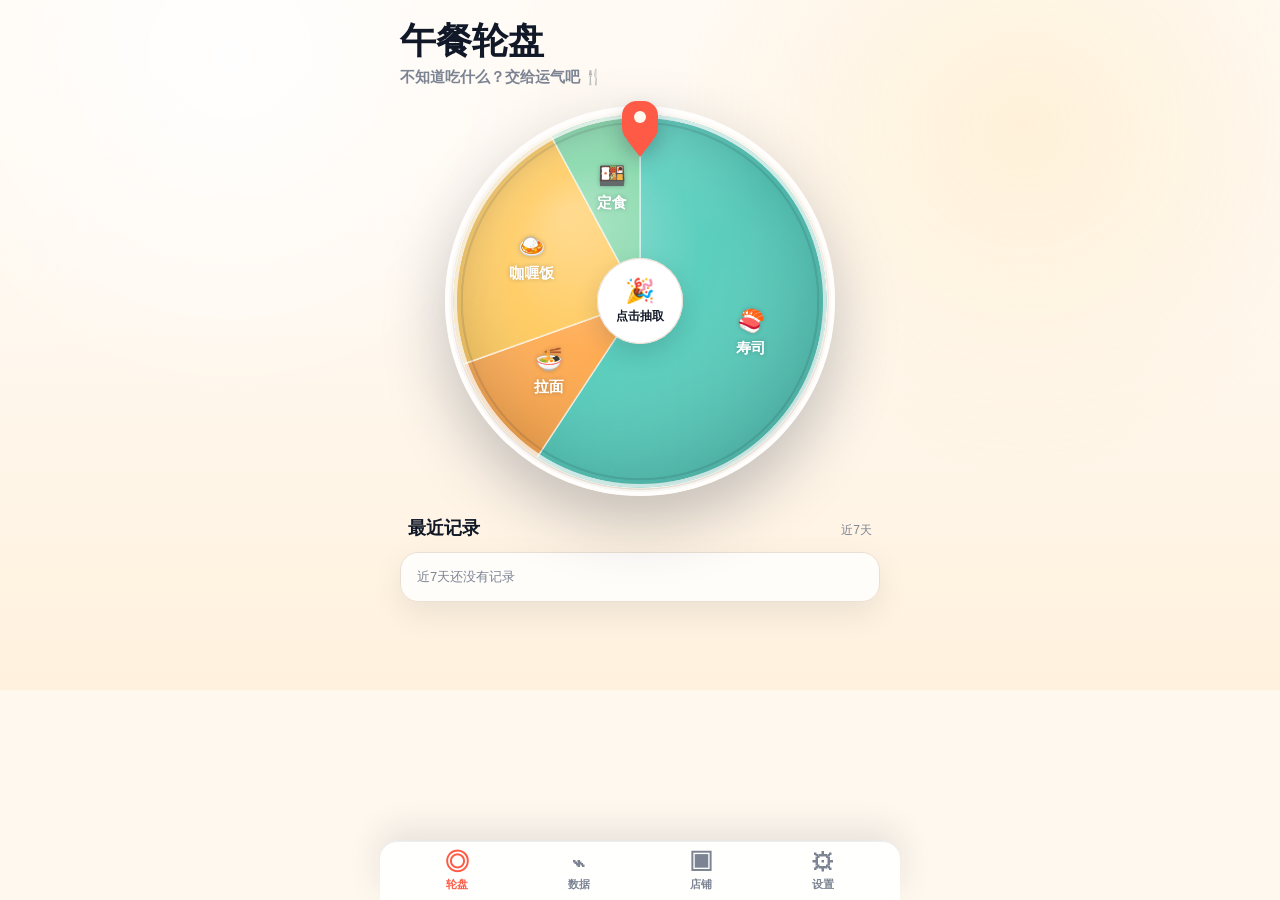
==== commit d4f10c13: "Add files via upload" ====
--- a/docs/index.html
+++ b/docs/index.html
@@ -9,7 +9,7 @@
     <meta name="apple-mobile-web-app-title" content="午餐轮盘" />
     <title>午餐轮盘</title>
     <link rel="manifest" href="./manifest.webmanifest" />
-    <link rel="stylesheet" href="./styles.css?v=15.1.0" />
+    <link rel="stylesheet" href="./styles.css?v=15.1.1" />
   </head>
   <body>
     <main class="app-shell">
@@ -99,22 +99,22 @@
         </header>
         <section class="data-card version-card">
           <span>当前版本</span>
-          <strong>v15.1.0</strong>
+          <strong>v15.1.1</strong>
         </section>
         <section class="data-card settings-tools-card">
-          <button id="exportBtn" class="settings-tool-btn" type="button"><span class="action-file-icon action-export-icon" aria-hidden="true"></span>备份店铺数据</button>
-          <button id="importBtn" class="settings-tool-btn" type="button"><span class="action-file-icon action-import-icon" aria-hidden="true"></span>导入店铺数据</button>
-          <button id="openTagManagerBtn" class="settings-tool-btn" type="button"><span class="action-tag-icon" aria-hidden="true">#</span>编辑现有标签</button>
+          <button id="exportBtn" class="settings-tool-btn" type="button"><span class="tool-char" aria-hidden="true">⇧</span>备份店铺数据</button>
+          <button id="importBtn" class="settings-tool-btn" type="button"><span class="tool-char" aria-hidden="true">⇩</span>导入店铺数据</button>
+          <button id="openTagManagerBtn" class="settings-tool-btn" type="button"><span class="tool-char" aria-hidden="true">#</span>编辑现有标签</button>
         </section>
       </section>
     </main>
 
     <!-- Bottom navigation -->
     <nav class="bottom-nav" aria-label="主导航">
-      <button id="rouletteNavBtn" class="active" type="button"><span class="nav-wheel-icon" aria-hidden="true"></span>轮盘</button>
-      <button id="dataNavBtn" type="button"><span class="nav-data-icon" aria-hidden="true"></span>数据</button>
-      <button id="shopsNavBtn" type="button"><span class="nav-shop-icon" aria-hidden="true"></span>店铺</button>
-      <button id="settingsNavBtn" type="button"><span class="nav-settings-icon" aria-hidden="true"></span>设置</button>
+      <button id="rouletteNavBtn" class="active" type="button"><span class="nav-char" aria-hidden="true">◎</span>轮盘</button>
+      <button id="dataNavBtn" type="button"><span class="nav-char" aria-hidden="true">⌁</span>数据</button>
+      <button id="shopsNavBtn" type="button"><span class="nav-char" aria-hidden="true">▣</span>店铺</button>
+      <button id="settingsNavBtn" type="button"><span class="nav-char" aria-hidden="true">⚙</span>设置</button>
     </nav>
 
     <!-- Dialogs -->
@@ -261,6 +261,6 @@
       </form>
     </dialog>
 
-    <script src="./app.js?v=15.1.0"></script>
+    <script src="./app.js?v=15.1.1"></script>
   </body>
 </html>
--- a/docs/styles.css
+++ b/docs/styles.css
@@ -1195,131 +1195,15 @@
   font-weight: 800;
 }
 
-.bottom-nav span {
-  font-size: 24px;
-  line-height: 1;
-}
-
-.nav-wheel-icon,
-.nav-data-icon,
-.nav-shop-icon,
-.nav-settings-icon {
-  position: relative;
+.nav-char {
   display: block;
   width: 25px;
   height: 25px;
   color: currentColor;
-}
-
-.nav-wheel-icon {
-  border: 2px solid currentColor;
-  border-radius: 50%;
-  background:
-    linear-gradient(currentColor, currentColor) 50% 50% / 2px 19px no-repeat,
-    linear-gradient(90deg, currentColor, currentColor) 50% 50% / 19px 2px no-repeat,
-    linear-gradient(45deg, transparent 46%, currentColor 47% 53%, transparent 54%),
-    linear-gradient(-45deg, transparent 46%, currentColor 47% 53%, transparent 54%);
-}
-
-.nav-wheel-icon::after {
-  content: "";
-  position: absolute;
-  inset: 8px;
-  border-radius: 50%;
-  background: currentColor;
-}
-
-.nav-data-icon {
-  border-left: 2px solid currentColor;
-  border-bottom: 2px solid currentColor;
-  border-radius: 0 0 0 4px;
-}
-
-.nav-data-icon::before {
-  content: "";
-  position: absolute;
-  left: 4px;
-  bottom: 7px;
-  width: 10px;
-  height: 2px;
-  border-radius: 999px;
-  background: currentColor;
-  box-shadow: 0 0 0 2px transparent;
-  transform: rotate(-26deg);
-  transform-origin: left center;
-}
-
-.nav-data-icon::after {
-  content: "";
-  position: absolute;
-  left: 12px;
-  bottom: 12px;
-  width: 11px;
-  height: 2px;
-  border-radius: 999px;
-  background: currentColor;
-  transform: rotate(26deg);
-  transform-origin: left center;
-}
-
-.nav-shop-icon {
-  border: 2px solid currentColor;
-  border-radius: 5px 5px 7px 7px;
-}
-
-.nav-shop-icon::before {
-  content: "";
-  position: absolute;
-  left: -2px;
-  right: -2px;
-  top: -2px;
-  height: 9px;
-  border: 2px solid currentColor;
-  border-radius: 5px 5px 3px 3px;
-  background:
-    linear-gradient(90deg, currentColor 0 2px, transparent 2px 7px, currentColor 7px 9px, transparent 9px 14px, currentColor 14px 16px, transparent 16px);
-}
-
-.nav-shop-icon::after {
-  content: "";
-  position: absolute;
-  left: 8px;
-  bottom: 0;
-  width: 7px;
-  height: 9px;
-  border: 2px solid currentColor;
-  border-bottom: 0;
-  border-radius: 4px 4px 0 0;
-}
-
-.nav-settings-icon {
-  border: 2px solid currentColor;
-  border-radius: 50%;
-}
-
-.nav-settings-icon::before {
-  content: "";
-  position: absolute;
-  inset: -4px;
-  border-radius: 50%;
-  background:
-    linear-gradient(currentColor, currentColor) 50% 0 / 3px 6px no-repeat,
-    linear-gradient(currentColor, currentColor) 50% 100% / 3px 6px no-repeat,
-    linear-gradient(90deg, currentColor, currentColor) 0 50% / 6px 3px no-repeat,
-    linear-gradient(90deg, currentColor, currentColor) 100% 50% / 6px 3px no-repeat,
-    linear-gradient(45deg, transparent 43%, currentColor 44% 56%, transparent 57%) 1px 1px / 8px 8px no-repeat,
-    linear-gradient(-45deg, transparent 43%, currentColor 44% 56%, transparent 57%) 16px 1px / 8px 8px no-repeat,
-    linear-gradient(-45deg, transparent 43%, currentColor 44% 56%, transparent 57%) 1px 16px / 8px 8px no-repeat,
-    linear-gradient(45deg, transparent 43%, currentColor 44% 56%, transparent 57%) 16px 16px / 8px 8px no-repeat;
-}
-
-.nav-settings-icon::after {
-  content: "";
-  position: absolute;
-  inset: 7px;
-  border: 2px solid currentColor;
-  border-radius: 50%;
-  background: var(--panel);
+  font-size: 24px;
+  font-weight: 900;
+  line-height: 1;
+  text-align: center;
 }
 
 .bottom-nav .active {
@@ -1363,57 +1247,16 @@
   text-align: left;
 }
 
-.action-file-icon,
-.action-tag-icon {
-  position: relative;
-  display: block;
-  width: 28px;
-  height: 28px;
+.tool-char {
+  display: grid;
+  place-items: center;
+  width: 30px;
+  height: 30px;
+  border: 1px solid var(--line);
+  border-radius: 8px;
   color: var(--primary);
-}
-
-.action-file-icon {
-  border: 2px solid currentColor;
-  border-radius: 5px;
-}
-
-.action-file-icon::before {
-  content: "";
-  position: absolute;
-  right: -2px;
-  top: -2px;
-  border-left: 8px solid transparent;
-  border-bottom: 8px solid currentColor;
-}
-
-.action-file-icon::after {
-  content: "";
-  position: absolute;
-  left: 7px;
-  top: 12px;
-  width: 13px;
-  height: 2px;
-  border-radius: 999px;
-  background: currentColor;
-}
-
-.action-export-icon::after {
-  box-shadow: 5px -4px 0 -1px currentColor, 5px 4px 0 -1px currentColor;
-  transform: translateX(2px);
-}
-
-.action-import-icon::after {
-  box-shadow: -5px -4px 0 -1px currentColor, -5px 4px 0 -1px currentColor;
-  transform: translateX(-2px);
-}
-
-.action-tag-icon {
-  display: grid;
-  place-items: center;
-  border: 2px solid currentColor;
-  border-radius: 8px;
-  color: var(--success);
-  font-size: 20px;
+  background: #fff8ef;
+  font-size: 21px;
   font-weight: 900;
   line-height: 1;
 }
